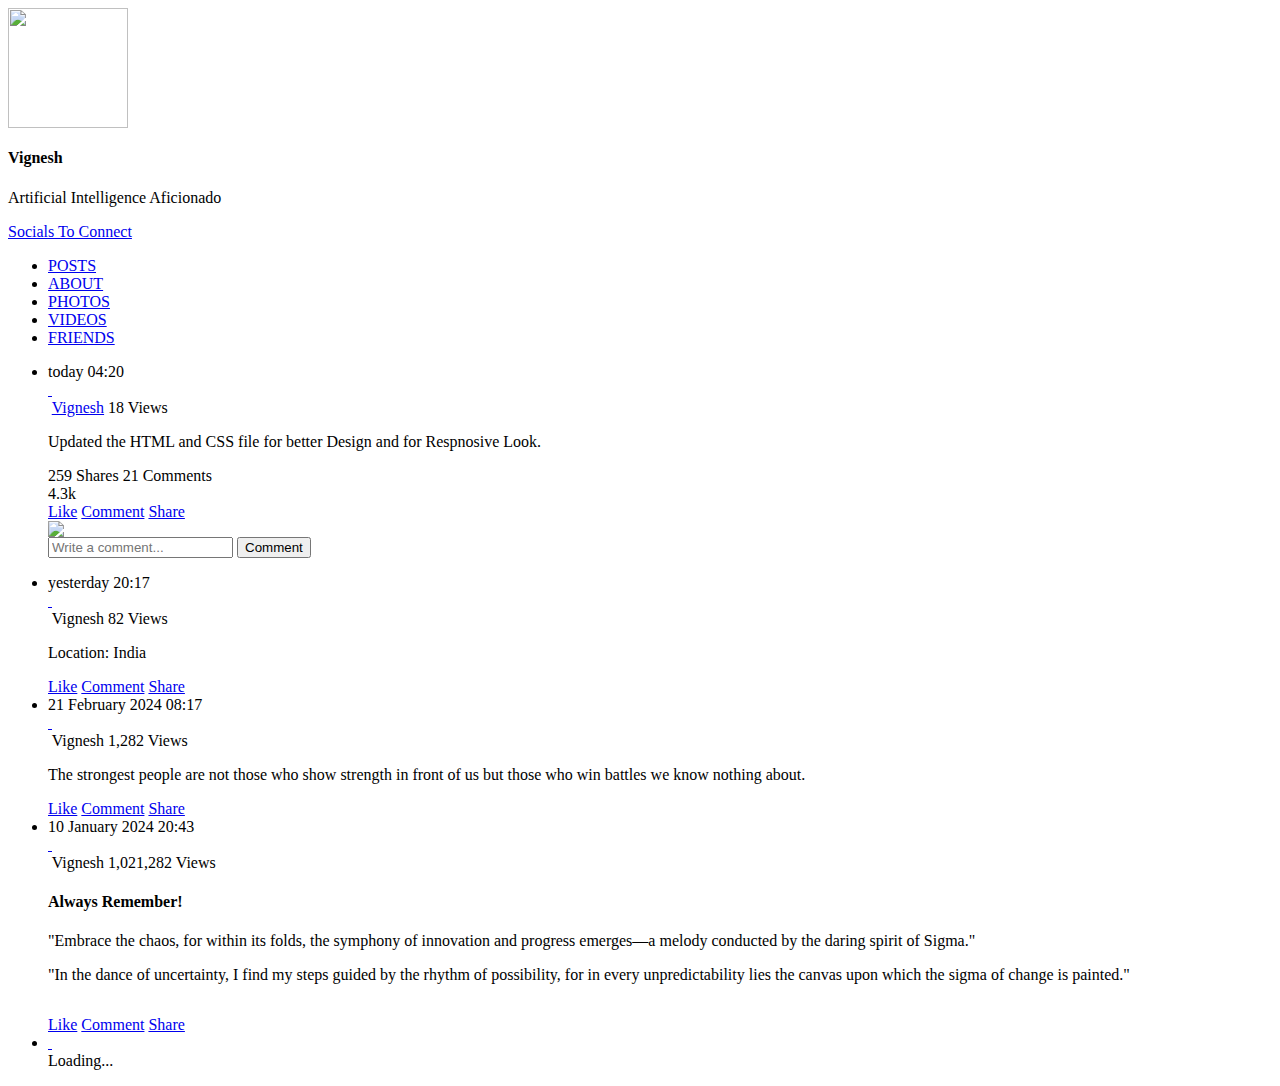
==== index.html @ 67da5a8b "Add files via upload" ====
<html>
    <head>
        <link href="profile.css" rel="stylesheet">
    </head>
    <body>
<div class="container">
   <div class="row">
      <div class="col-md-12">
         <div id="content" class="content content-full-width">
            <!-- begin profile -->
            <div class="profile">
               <div class="profile-header">
                  <!-- BEGIN profile-header-cover -->
                  <div class="profile-header-cover"></div>
                  <!-- END profile-header-cover -->
                  <!-- BEGIN profile-header-content -->
                  <div class="profile-header-content">
                     <!-- BEGIN profile-header-img -->
                     <div class="profile-header-img">
                        <img src="03.jpg" alt="" width="120" height="120">
                     </div>
                     <!-- END profile-header-img -->
                     <!-- BEGIN profile-header-info -->
                     <div class="profile-header-info">
                        <h4 class="m-t-10 m-b-5">Vignesh</h4>
                        <p class="m-b-10">Artificial Intelligence Aficionado</p>
                        <a href="#" class="btn btn-sm btn-info mb-2">Socials To Connect</a>
                     </div>
                     <!-- END profile-header-info -->
                  </div>
                  <!-- END profile-header-content -->
                  <!-- BEGIN profile-header-tab -->
                  <ul class="profile-header-tab nav nav-tabs">
                     <li class="nav-item"><a href="#" target="__blank" class="nav-link_">POSTS</a></li>
                     <li class="nav-item"><a href="About.html" class="nav-link_">ABOUT</a></li>
                     <li class="nav-item"><a href="Photos.html" class="nav-link_">PHOTOS</a></li>
                     <li class="nav-item"><a href="#" target="__blank" class="nav-link_">VIDEOS</a></li>
                     <li class="nav-item"><a href="#" target="__blank" class="nav-link_">FRIENDS</a></li>
                  </ul>
                  <!-- END profile-header-tab -->
               </div>
            </div>
            <!-- end profile -->
            <!-- begin profile-content -->
            <div class="profile-content">
               <!-- begin tab-content -->
               <div class="tab-content p-0">
                  <!-- begin #profile-post tab -->
                  <div class="tab-pane fade active show" id="profile-post">
                     <!-- begin timeline -->
                     <ul class="timeline">
                        <li>
                           <!-- begin timeline-time -->
                           <div class="timeline-time">
                              <span class="date">today</span>
                              <span class="time">04:20</span>
                           </div>
                           <!-- end timeline-time -->
                           <!-- begin timeline-icon -->
                           <div class="timeline-icon">
                              <a href="javascript:;">&nbsp;</a>
                           </div>
                           <!-- end timeline-icon -->
                           <!-- begin timeline-body -->
                           <div class="timeline-body">
                              <div class="timeline-header">
                                 <span class="userimage"><img src="03.jpg" alt=""></span>
                                 <span class="username"><a href="javascript:;">Vignesh</a> <small></small></span>
                                 <span class="pull-right text-muted">18 Views</span>
                              </div>
                              <div class="timeline-content">
                                 <p>
                                   Updated the HTML and CSS file for better Design and for Respnosive Look.
                                 </p>
                              </div>
                              <div class="timeline-likes">
                                 <div class="stats-right">
                                    <span class="stats-text">259 Shares</span>
                                    <span class="stats-text">21 Comments</span>
                                 </div>
                                 <div class="stats">
                                    <span class="fa-stack fa-fw stats-icon">
                                    <i class="fa fa-circle fa-stack-2x text-danger"></i>
                                    <i class="fa fa-heart fa-stack-1x fa-inverse t-plus-1"></i>
                                    </span>
                                    <span class="fa-stack fa-fw stats-icon">
                                    <i class="fa fa-circle fa-stack-2x text-primary"></i>
                                    <i class="fa fa-thumbs-up fa-stack-1x fa-inverse"></i>
                                    </span>
                                    <span class="stats-total">4.3k</span>
                                 </div>
                              </div>
                              <div class="timeline-footer">
                                 <a href="javascript:;" class="m-r-15 text-inverse-lighter"><i class="fa fa-thumbs-up fa-fw fa-lg m-r-3"></i> Like</a>
                                 <a href="javascript:;" class="m-r-15 text-inverse-lighter"><i class="fa fa-comments fa-fw fa-lg m-r-3"></i> Comment</a> 
                                 <a href="javascript:;" class="m-r-15 text-inverse-lighter"><i class="fa fa-share fa-fw fa-lg m-r-3"></i> Share</a>
                              </div>
                              <div class="timeline-comment-box">
                                 <div class="user"><img src="03.jpg"></div>
                                 <div class="input">
                                    <form action="">
                                       <div class="input-group">
                                          <input type="text" class="form-control rounded-corner" placeholder="Write a comment...">
                                          <span class="input-group-btn p-l-10">
                                          <button class="btn btn-primary f-s-12 rounded-corner" type="button">Comment</button>
                                          </span>
                                       </div>
                                    </form>
                                 </div>
                              </div>
                           </div>
                           <!-- end timeline-body -->
                        </li>
                        <li>
                           <!-- begin timeline-time -->
                           <div class="timeline-time">
                              <span class="date">yesterday</span>
                              <span class="time">20:17</span>
                           </div>
                           <!-- end timeline-time -->
                           <!-- begin timeline-icon -->
                           <div class="timeline-icon">
                              <a href="javascript:;">&nbsp;</a>
                           </div>
                           <!-- end timeline-icon -->
                           <!-- begin timeline-body -->
                           <div class="timeline-body">
                              <div class="timeline-header">
                                 <span class="userimage"><img src="03.jpg" alt=""></span>
                                 <span class="username">Vignesh</span>
                                 <span class="pull-right text-muted">82 Views</span>
                              </div>
                              <div class="timeline-content">
                                 <p>Location: India</p>
                              </div>
                              <div class="timeline-footer">
                                 <a href="javascript:;" class="m-r-15 text-inverse-lighter"><i class="fa fa-thumbs-up fa-fw fa-lg m-r-3"></i> Like</a>
                                 <a href="javascript:;" class="m-r-15 text-inverse-lighter"><i class="fa fa-comments fa-fw fa-lg m-r-3"></i> Comment</a> 
                                 <a href="javascript:;" class="m-r-15 text-inverse-lighter"><i class="fa fa-share fa-fw fa-lg m-r-3"></i> Share</a>
                              </div>
                           </div>
                           <!-- end timeline-body -->
                        </li>
                        <li>
                           <!-- begin timeline-time -->
                           <div class="timeline-time">
                              <span class="date">21 February 2024</span>
                              <span class="time">08:17</span>
                           </div>
                           <!-- end timeline-time -->
                           <!-- begin timeline-icon -->
                           <div class="timeline-icon">
                              <a href="javascript:;">&nbsp;</a>
                           </div>
                           <!-- end timeline-icon -->
                           <!-- begin timeline-body -->
                           <div class="timeline-body">
                              <div class="timeline-header">
                                 <span class="userimage"><img src="03.jpg" alt=""></span>
                                 <span class="username">Vignesh</span>
                                 <span class="pull-right text-muted">1,282 Views</span>
                              </div>
                              <div class="timeline-content">
                                 <p class="lead">
                                    <i class="fa fa-quote-left fa-fw pull-left"></i>
                                    The strongest people are not those who show strength in front of us but those who win battles we know nothing about.
                                    <i class="fa fa-quote-right fa-fw pull-right"></i>
                                 </p>
                              </div>
                              <div class="timeline-footer">
                                 <a href="javascript:;" class="m-r-15 text-inverse-lighter"><i class="fa fa-thumbs-up fa-fw fa-lg m-r-3"></i> Like</a>
                                 <a href="javascript:;" class="m-r-15 text-inverse-lighter"><i class="fa fa-comments fa-fw fa-lg m-r-3"></i> Comment</a> 
                                 <a href="javascript:;" class="m-r-15 text-inverse-lighter"><i class="fa fa-share fa-fw fa-lg m-r-3"></i> Share</a>
                              </div>
                           </div>
                           <!-- end timeline-body -->
                        </li>
                        <li>
                           <!-- begin timeline-time -->
                           <div class="timeline-time">
                              <span class="date">10 January 2024</span>
                              <span class="time">20:43</span>
                           </div>
                           <!-- end timeline-time -->
                           <!-- begin timeline-icon -->
                           <div class="timeline-icon">
                              <a href="javascript:;">&nbsp;</a>
                           </div>
                           <!-- end timeline-icon -->
                           <!-- begin timeline-body -->
                           <div class="timeline-body">
                              <div class="timeline-header">
                                 <span class="userimage"><img src="03.jpg" alt=""></span>
                                 <span class="username">Vignesh</span>
                                 <span class="pull-right text-muted">1,021,282 Views</span>
                              </div>
                              <div class="timeline-content">
                                 <h4 class="template-title">
                                    <i class="fa fa-map-marker text-danger fa-fw"></i>
                                    Always Remember!
                                 </h4>
                                 <p>"Embrace the chaos, for within its folds, the symphony of innovation and progress emerges—a melody conducted by the daring spirit of Sigma."</p>
                                 <p class="lead">"In the dance of uncertainty, I find my steps guided by the rhythm of possibility, for in every unpredictability lies the canvas upon which the sigma of change is painted."</p>
                                 <p class="m-t-20">
                                    <img src="../assets/img/gallery/gallery-5.jpg" alt="">
                                 </p>
                              </div>
                              <div class="timeline-footer">
                                 <a href="javascript:;" class="m-r-15 text-inverse-lighter"><i class="fa fa-thumbs-up fa-fw fa-lg m-r-3"></i> Like</a>
                                 <a href="javascript:;" class="m-r-15 text-inverse-lighter"><i class="fa fa-comments fa-fw fa-lg m-r-3"></i> Comment</a> 
                                 <a href="javascript:;" class="m-r-15 text-inverse-lighter"><i class="fa fa-share fa-fw fa-lg m-r-3"></i> Share</a>
                              </div>
                           </div>
                           <!-- end timeline-body -->
                        </li>
                        <li>
                           <!-- begin timeline-icon -->
                           <div class="timeline-icon">
                              <a href="javascript:;">&nbsp;</a>
                           </div>
                           <!-- end timeline-icon -->
                           <!-- begin timeline-body -->
                           <div class="timeline-body">
                              Loading...
                           </div>
                           <!-- begin timeline-body -->
                        </li>
                     </ul>
                     <!-- end timeline -->
                  </div>
                  <!-- end #profile-post tab -->
               </div>
               <!-- end tab-content -->
            </div>
            <!-- end profile-content -->
         </div>
      </div>
   </div>
</div>
    </body>
</html>
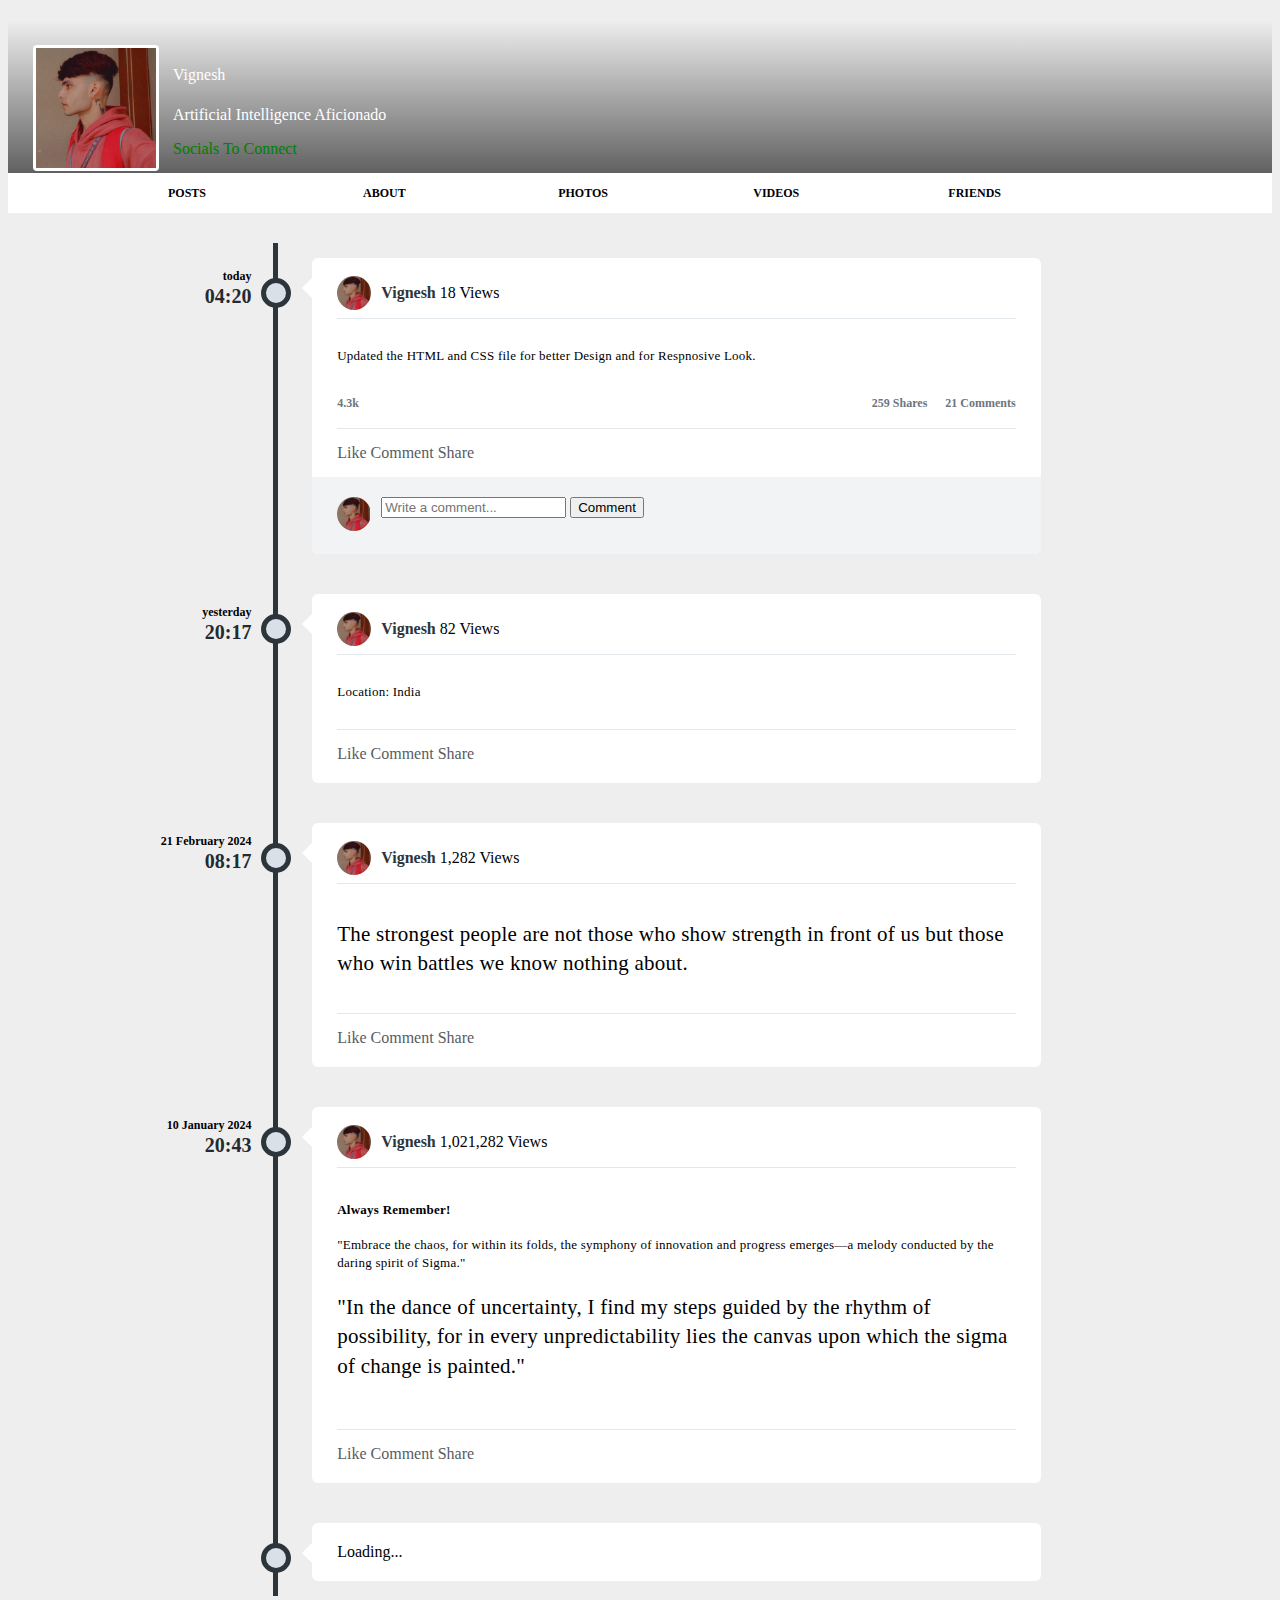
==== commit b94639df: "Update index.html" ====
--- a/index.html
+++ b/index.html
@@ -2,7 +2,7 @@
     <head>
         <link href="profile.css" rel="stylesheet">
     </head>
-    <body>
+    <body style="user-select: none;">
 <div class="container">
    <div class="row">
       <div class="col-md-12">
--- a/profile.css
+++ b/profile.css
@@ -0,0 +1,680 @@
+body{
+    margin-top:20px;
+    background:#eee;
+}
+
+.profile-header {
+    position: relative;
+    overflow: hidden
+}
+
+.profile-header .profile-header-cover {
+    background-image: url(https://bootdey.com/img/Content/bg1.jpg);
+    background-size: cover;
+    background-position: center;
+    background-repeat: no-repeat;
+    position: absolute;
+    left: 0;
+    right: 0;
+    top: 0;
+    bottom: 0
+}
+
+.profile-header .profile-header-cover:before {
+    content: '';
+    position: absolute;
+    top: 0;
+    left: 0;
+    right: 0;
+    bottom: 0;
+    background: linear-gradient(to bottom, rgba(0, 0, 0, 0) 0, rgba(0, 0, 0, .75) 100%)
+}
+
+.profile-header .profile-header-content {
+    color: #fff;
+    padding: 25px
+}
+
+.profile-header-img {
+    float: left;
+    width: 120px;
+    height: 120px;
+    overflow: hidden;
+    position: relative;
+    z-index: 10;
+    margin: 0 0 -20px;
+    padding: 3px;
+    border-radius: 4px;
+    background: #fff
+}
+
+.profile-header-img img {
+    max-width: 100%
+}
+
+.profile-header-info h4 {
+    font-weight: 500;
+    color: #fff
+}
+
+.profile-header-img+.profile-header-info {
+    margin-left: 140px
+}
+
+.profile-header .profile-header-content,
+.profile-header .profile-header-tab {
+    position: relative
+}
+
+.b-minus-1,
+.b-minus-10,
+.b-minus-2,
+.b-minus-3,
+.b-minus-4,
+.b-minus-5,
+.b-minus-6,
+.b-minus-7,
+.b-minus-8,
+.b-minus-9,
+.b-plus-1,
+.b-plus-10,
+.b-plus-2,
+.b-plus-3,
+.b-plus-4,
+.b-plus-5,
+.b-plus-6,
+.b-plus-7,
+.b-plus-8,
+.b-plus-9,
+.l-minus-1,
+.l-minus-2,
+.l-minus-3,
+.l-minus-4,
+.l-minus-5,
+.l-minus-6,
+.l-minus-7,
+.l-minus-8,
+.l-minus-9,
+.l-plus-1,
+.l-plus-10,
+.l-plus-2,
+.l-plus-3,
+.l-plus-4,
+.l-plus-5,
+.l-plus-6,
+.l-plus-7,
+.l-plus-8,
+.l-plus-9,
+.r-minus-1,
+.r-minus-10,
+.r-minus-2,
+.r-minus-3,
+.r-minus-4,
+.r-minus-5,
+.r-minus-6,
+.r-minus-7,
+.r-minus-8,
+.r-minus-9,
+.r-plus-1,
+.r-plus-10,
+.r-plus-2,
+.r-plus-3,
+.r-plus-4,
+.r-plus-5,
+.r-plus-6,
+.r-plus-7,
+.r-plus-8,
+.r-plus-9,
+.t-minus-1,
+.t-minus-10,
+.t-minus-2,
+.t-minus-3,
+.t-minus-4,
+.t-minus-5,
+.t-minus-6,
+.t-minus-7,
+.t-minus-8,
+.t-minus-9,
+.t-plus-1,
+.t-plus-10,
+.t-plus-2,
+.t-plus-3,
+.t-plus-4,
+.t-plus-5,
+.t-plus-6,
+.t-plus-7,
+.t-plus-8,
+.t-plus-9 {
+    position: relative!important
+}
+
+.profile-header .profile-header-tab {
+    background: #fff;
+    list-style-type: none;
+    margin: -10px 0 0;
+    padding: 0 0 0 140px;
+    white-space: nowrap;
+    border-radius: 0
+}
+
+.text-ellipsis,
+.text-nowrap {
+    white-space: nowrap!important
+}
+
+.profile-header .profile-header-tab>li {
+    display: inline-block;
+    margin: 0
+}
+
+.profile-header .profile-header-tab>li>a {
+    display: block;
+    color: black;
+    line-height: 20px;
+    padding: 10px 20px;
+    text-decoration: none;
+    font-weight: 700;
+    font-size: 12px;
+    border: none
+}
+
+.profile-header .profile-header-tab>li.active>a,
+.profile-header .profile-header-tab>li>a.active {
+    color: #242a30
+}
+
+.profile-content {
+    padding: 25px;
+    border-radius: 4px
+}
+
+.profile-content:after,
+.profile-content:before {
+    content: '';
+    display: table;
+    clear: both
+}
+
+.profile-content .tab-content,
+.profile-content .tab-pane {
+    background: 0 0
+}
+
+.profile-left {
+    width: 200px;
+    float: left
+}
+
+.profile-right {
+    margin-left: 240px;
+    padding-right: 20px
+}
+
+.profile-image {
+    height: 175px;
+    line-height: 175px;
+    text-align: center;
+    font-size: 72px;
+    margin-bottom: 10px;
+    border: 2px solid #E2E7EB;
+    overflow: hidden;
+    border-radius: 4px
+}
+
+.profile-image img {
+    display: block;
+    max-width: 100%
+}
+
+.profile-highlight {
+    padding: 12px 15px;
+    background: #FEFDE1;
+    border-radius: 4px
+}
+
+.profile-highlight h4 {
+    margin: 0 0 7px;
+    font-size: 12px;
+    font-weight: 700
+}
+
+.table.table-profile>thead>tr>th {
+    border-bottom: none!important
+}
+
+.table.table-profile>thead>tr>th h4 {
+    font-size: 20px;
+    margin-top: 0
+}
+
+.table.table-profile>thead>tr>th h4 small {
+    display: block;
+    font-size: 12px;
+    font-weight: 400;
+    margin-top: 5px
+}
+
+.table.table-profile>tbody>tr>td,
+.table.table-profile>thead>tr>th {
+    border: none;
+    padding-top: 7px;
+    padding-bottom: 7px;
+    color: #242a30;
+    background: 0 0
+}
+
+.table.table-profile>tbody>tr>td.field {
+    width: 20%;
+    text-align: right;
+    font-weight: 600;
+    color: #2d353c
+}
+
+.table.table-profile>tbody>tr.highlight>td {
+    border-top: 1px solid #b9c3ca;
+    border-bottom: 1px solid #b9c3ca
+}
+
+.table.table-profile>tbody>tr.divider>td {
+    padding: 0!important;
+    height: 10px
+}
+
+.profile-section+.profile-section {
+    margin-top: 20px;
+    padding-top: 20px;
+    border-top: 1px solid #b9c3ca
+}
+
+.profile-section:after,
+.profile-section:before {
+    content: '';
+    display: table;
+    clear: both
+}
+
+.profile-section .title {
+    font-size: 20px;
+    margin: 0 0 15px
+}
+
+.profile-section .title small {
+    font-weight: 400
+}
+
+body.flat-black {
+    background: #E7E7E7
+}
+
+.flat-black .navbar.navbar-inverse {
+    background: #212121
+}
+
+.flat-black .navbar.navbar-inverse .navbar-form .form-control {
+    background: #4a4a4a;
+    border-color: #4a4a4a
+}
+
+.flat-black .sidebar,
+.flat-black .sidebar-bg {
+    background: #3A3A3A
+}
+
+.flat-black .page-with-light-sidebar .sidebar,
+.flat-black .page-with-light-sidebar .sidebar-bg {
+    background: #fff
+}
+
+.flat-black .sidebar .nav>li>a {
+    color: #0f0e0e
+}
+
+.flat-black .sidebar.sidebar-grid .nav>li>a {
+    border-bottom: 1px solid #474747;
+    border-top: 1px solid #474747
+}
+
+.flat-black .sidebar .active .sub-menu>li.active>a,
+.flat-black .sidebar .nav>li.active>a,
+.flat-black .sidebar .nav>li>a:focus,
+.flat-black .sidebar .nav>li>a:hover,
+.flat-black .sidebar .sub-menu>li>a:focus,
+.flat-black .sidebar .sub-menu>li>a:hover,
+.sidebar .nav>li.nav-profile>a {
+    color: #fff
+}
+
+.flat-black .sidebar .sub-menu>li>a,
+.flat-black .sidebar .sub-menu>li>a:before {
+    color: #999
+}
+
+.flat-black .page-with-light-sidebar .sidebar .active .sub-menu>li.active>a,
+.flat-black .page-with-light-sidebar .sidebar .active .sub-menu>li.active>a:focus,
+.flat-black .page-with-light-sidebar .sidebar .active .sub-menu>li.active>a:hover,
+.flat-black .page-with-light-sidebar .sidebar .nav>li.active>a,
+.flat-black .page-with-light-sidebar .sidebar .nav>li.active>a:focus,
+.flat-black .page-with-light-sidebar .sidebar .nav>li.active>a:hover {
+    color: #000
+}
+
+.flat-black .page-sidebar-minified .sidebar .nav>li.has-sub:focus>a,
+.flat-black .page-sidebar-minified .sidebar .nav>li.has-sub:hover>a {
+    background: #323232
+}
+
+.flat-black .page-sidebar-minified .sidebar .nav li.has-sub>.sub-menu,
+.flat-black .sidebar .nav>li.active>a,
+.flat-black .sidebar .nav>li.active>a:focus,
+.flat-black .sidebar .nav>li.active>a:hover,
+.flat-black .sidebar .nav>li.nav-profile,
+.flat-black .sidebar .sub-menu>li.has-sub>a:before,
+.flat-black .sidebar .sub-menu>li:before,
+.flat-black .sidebar .sub-menu>li>a:after {
+    background: #2A2A2A
+}
+
+.flat-black .page-sidebar-minified .sidebar .sub-menu>li:before,
+.flat-black .page-sidebar-minified .sidebar .sub-menu>li>a:after {
+    background: #3e3e3e
+}
+
+.flat-black .sidebar .nav>li.nav-profile .cover.with-shadow:before {
+    background: rgba(42, 42, 42, .75)
+}
+
+.bg-white {
+    background-color: #fff!important;
+}
+.p-10 {
+    padding: 10px!important;
+}
+.media.media-xs .media-object {
+    width: 32px;
+}
+.m-b-2 {
+    margin-bottom: 2px!important;
+}
+.media>.media-left, .media>.pull-left {
+    padding-right: 15px;
+}
+.media-body, .media-left, .media-right {
+    display: table-cell;
+    vertical-align: top;
+}
+select.form-control:not([size]):not([multiple]) {
+    height: 34px;
+}
+.form-control.input-inline {
+    display: inline;
+    width: auto;
+    padding: 0 7px;
+}
+
+
+.timeline {
+    list-style-type: none;
+    margin: 0;
+    padding: 0;
+    position: relative
+}
+
+.timeline:before {
+    content: '';
+    position: absolute;
+    top: 5px;
+    bottom: 5px;
+    width: 5px;
+    background: #2d353c;
+    left: 20%;
+    margin-left: -2.5px
+}
+
+.timeline>li {
+    position: relative;
+    min-height: 50px;
+    padding: 20px 0
+}
+
+.timeline .timeline-time {
+    position: absolute;
+    left: 0;
+    width: 18%;
+    text-align: right;
+    top: 30px
+}
+
+.timeline .timeline-time .date,
+.timeline .timeline-time .time {
+    display: block;
+    font-weight: 600
+}
+
+.timeline .timeline-time .date {
+    line-height: 16px;
+    font-size: 12px
+}
+
+.timeline .timeline-time .time {
+    line-height: 24px;
+    font-size: 20px;
+    color: #242a30
+}
+
+.timeline .timeline-icon {
+    left: 15%;
+    position: absolute;
+    width: 10%;
+    text-align: center;
+    top: 40px
+}
+
+.timeline .timeline-icon a {
+    text-decoration: none;
+    width: 20px;
+    height: 20px;
+    display: inline-block;
+    border-radius: 20px;
+    background: #d9e0e7;
+    line-height: 10px;
+    color: #fff;
+    font-size: 14px;
+    border: 5px solid #2d353c;
+    transition: border-color .2s linear
+}
+
+.timeline .timeline-body {
+    margin-left: 23%;
+    margin-right: 17%;
+    background: #fff;
+    position: relative;
+    padding: 20px 25px;
+    border-radius: 6px
+}
+
+.timeline .timeline-body:before {
+    content: '';
+    display: block;
+    position: absolute;
+    border: 10px solid transparent;
+    border-right-color: #fff;
+    left: -20px;
+    top: 20px
+}
+
+.timeline .timeline-body>div+div {
+    margin-top: 15px
+}
+
+.timeline .timeline-body>div+div:last-child {
+    margin-bottom: -20px;
+    padding-bottom: 20px;
+    border-radius: 0 0 6px 6px
+}
+
+.timeline-header {
+    padding-bottom: 10px;
+    border-bottom: 1px solid #e2e7eb;
+    line-height: 30px
+}
+
+.timeline-header .userimage {
+    float: left;
+    width: 34px;
+    height: 34px;
+    border-radius: 40px;
+    overflow: hidden;
+    margin: -2px 10px -2px 0
+}
+
+.timeline-header .username {
+    font-size: 16px;
+    font-weight: 600
+}
+
+.timeline-header .username,
+.timeline-header .username a {
+    color: #2d353c
+}
+
+.timeline img {
+    max-width: 100%;
+    display: block
+}
+
+.timeline-content {
+    letter-spacing: .25px;
+    line-height: 18px;
+    font-size: 13px
+}
+
+.timeline-content:after,
+.timeline-content:before {
+    content: '';
+    display: table;
+    clear: both
+}
+
+.timeline-title {
+    margin-top: 0
+}
+
+.timeline-footer {
+    background: #fff;
+    border-top: 1px solid #e2e7ec;
+    padding-top: 15px
+}
+
+.timeline-footer a:not(.btn) {
+    color: #575d63
+}
+
+.timeline-footer a:not(.btn):focus,
+.timeline-footer a:not(.btn):hover {
+    color: #2d353c
+}
+
+.timeline-likes {
+    color: #6d767f;
+    font-weight: 600;
+    font-size: 12px
+}
+
+.timeline-likes .stats-right {
+    float: right
+}
+
+.timeline-likes .stats-total {
+    display: inline-block;
+    line-height: 20px
+}
+
+.timeline-likes .stats-icon {
+    float: left;
+    margin-right: 5px;
+    font-size: 9px
+}
+
+.timeline-likes .stats-icon+.stats-icon {
+    margin-left: -2px
+}
+
+.timeline-likes .stats-text {
+    line-height: 20px
+}
+
+.timeline-likes .stats-text+.stats-text {
+    margin-left: 15px
+}
+
+.timeline-comment-box {
+    background: #f2f3f4;
+    margin-left: -25px;
+    margin-right: -25px;
+    padding: 20px 25px
+}
+
+.timeline-comment-box .user {
+    float: left;
+    width: 34px;
+    height: 34px;
+    overflow: hidden;
+    border-radius: 30px
+}
+
+.timeline-comment-box .user img {
+    max-width: 100%;
+    max-height: 100%
+}
+
+.timeline-comment-box .user+.input {
+    margin-left: 44px
+}
+
+.lead {
+    margin-bottom: 20px;
+    font-size: 21px;
+    font-weight: 300;
+    line-height: 1.4;
+}
+
+.text-danger, .text-red {
+    color: #ff5b57!important;
+}
+
+a:link {
+  color: green;
+  background-color: transparent;
+  text-decoration: none;
+}
+
+a:visited {
+  color: pink;
+  background-color: transparent;
+  text-decoration: none;
+}
+
+a:hover {
+  color: red;
+  background-color: transparent;
+  text-decoration: underline;
+}
+
+a:active {
+  color: yellow;
+  background-color: transparent;
+  text-decoration: underline;
+}
+
+.nav-item {
+    width: 17%;
+    height: auto;
+    /* Add any other styles you may need */
+}
+
+.nav-item:hover {
+    color: red;
+    background-color: white;
+    text-decoration: underline 3px;
+    text-transform:inherit;
+  }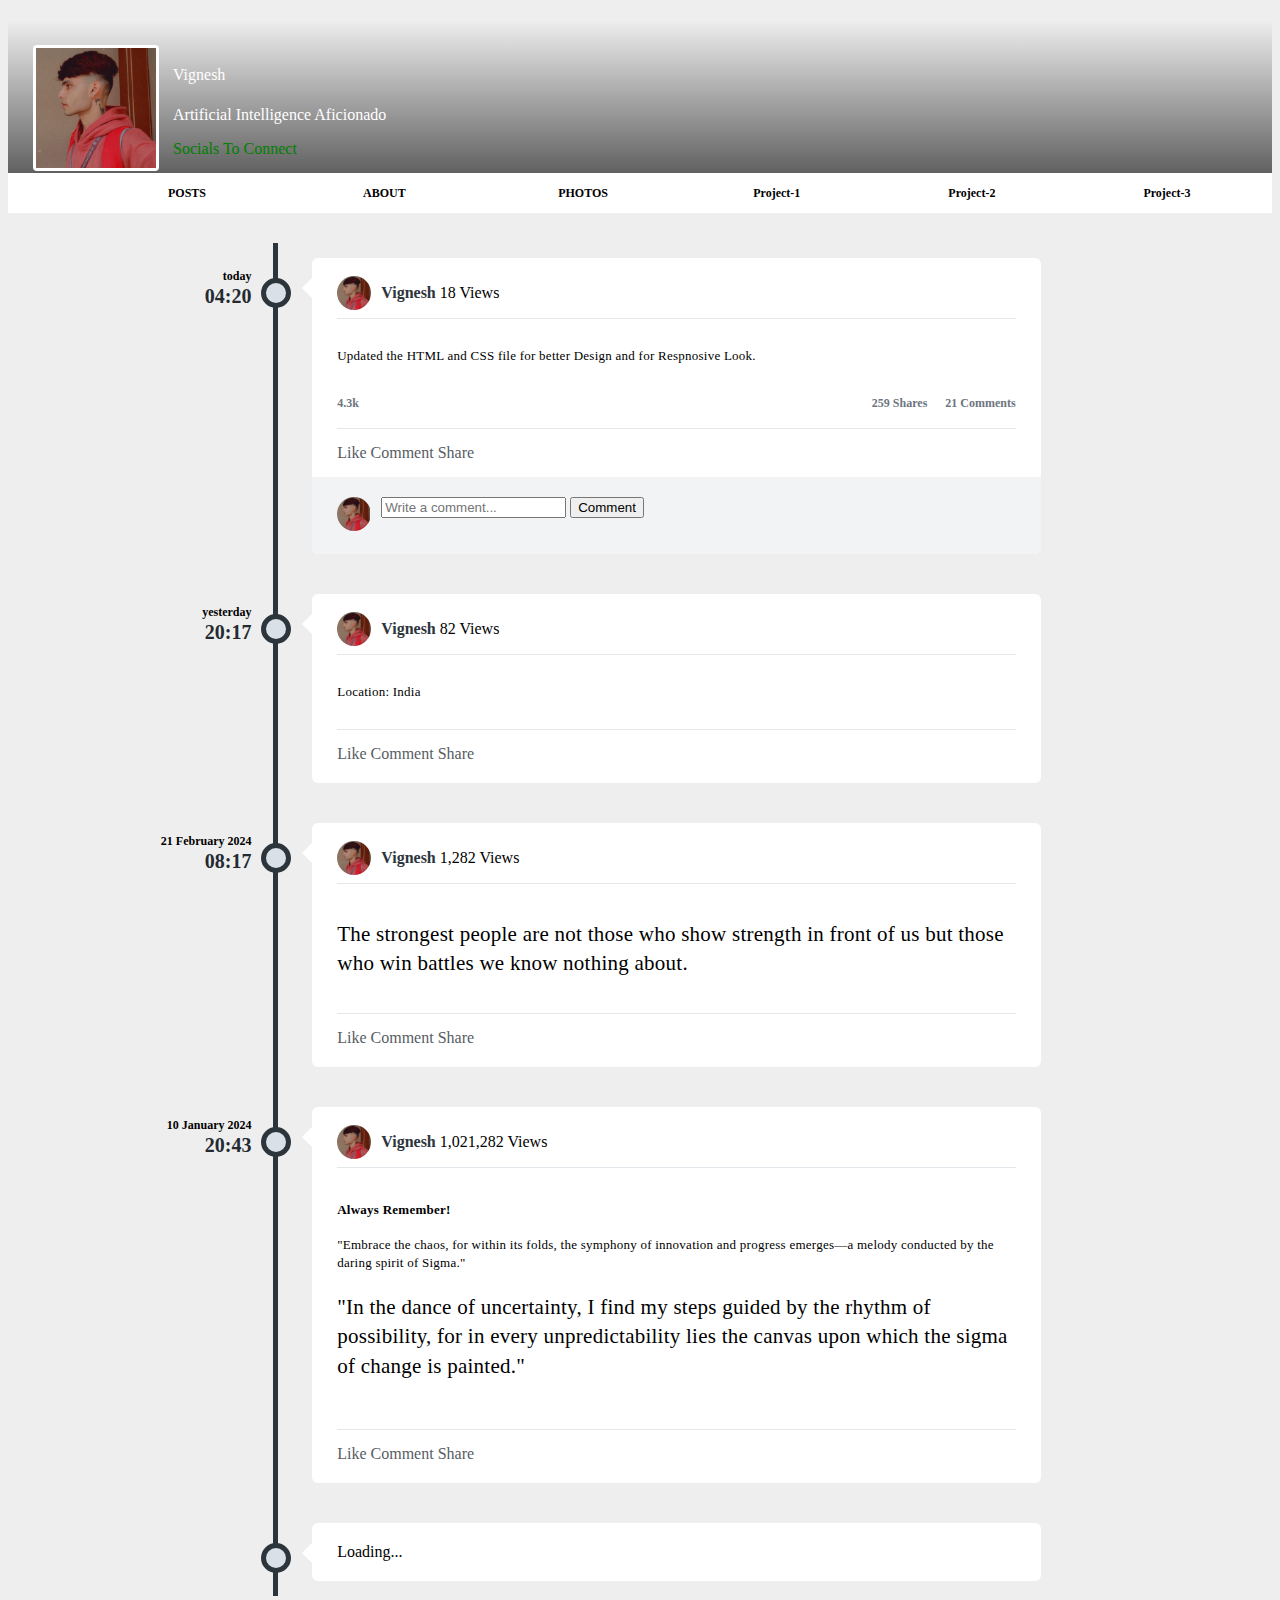
==== commit 0906460f: "Update index.html" ====
--- a/index.html
+++ b/index.html
@@ -34,8 +34,9 @@
                      <li class="nav-item"><a href="#" target="__blank" class="nav-link_">POSTS</a></li>
                      <li class="nav-item"><a href="About.html" class="nav-link_">ABOUT</a></li>
                      <li class="nav-item"><a href="Photos.html" class="nav-link_">PHOTOS</a></li>
-                     <li class="nav-item"><a href="#" target="__blank" class="nav-link_">VIDEOS</a></li>
-                     <li class="nav-item"><a href="#" target="__blank" class="nav-link_">FRIENDS</a></li>
+                     <li class="nav-item"><a href="1_Img_Prcssng.html" target="__blank" class="nav-link_">Project-1</a></li>
+                     <li class="nav-item"><a href="2_AI_Tic_Tac_Toe.html" target="__blank" class="nav-link_">Project-2</a></li>
+		             <li class="nav-item"><a href="3_Wordle_Game_indx.html" target="__blank" class="nav-link_">Project-3</a></li>
                   </ul>
                   <!-- END profile-header-tab -->
                </div>
@@ -238,4 +239,4 @@
    </div>
 </div>
     </body>
-</html>+</html>
